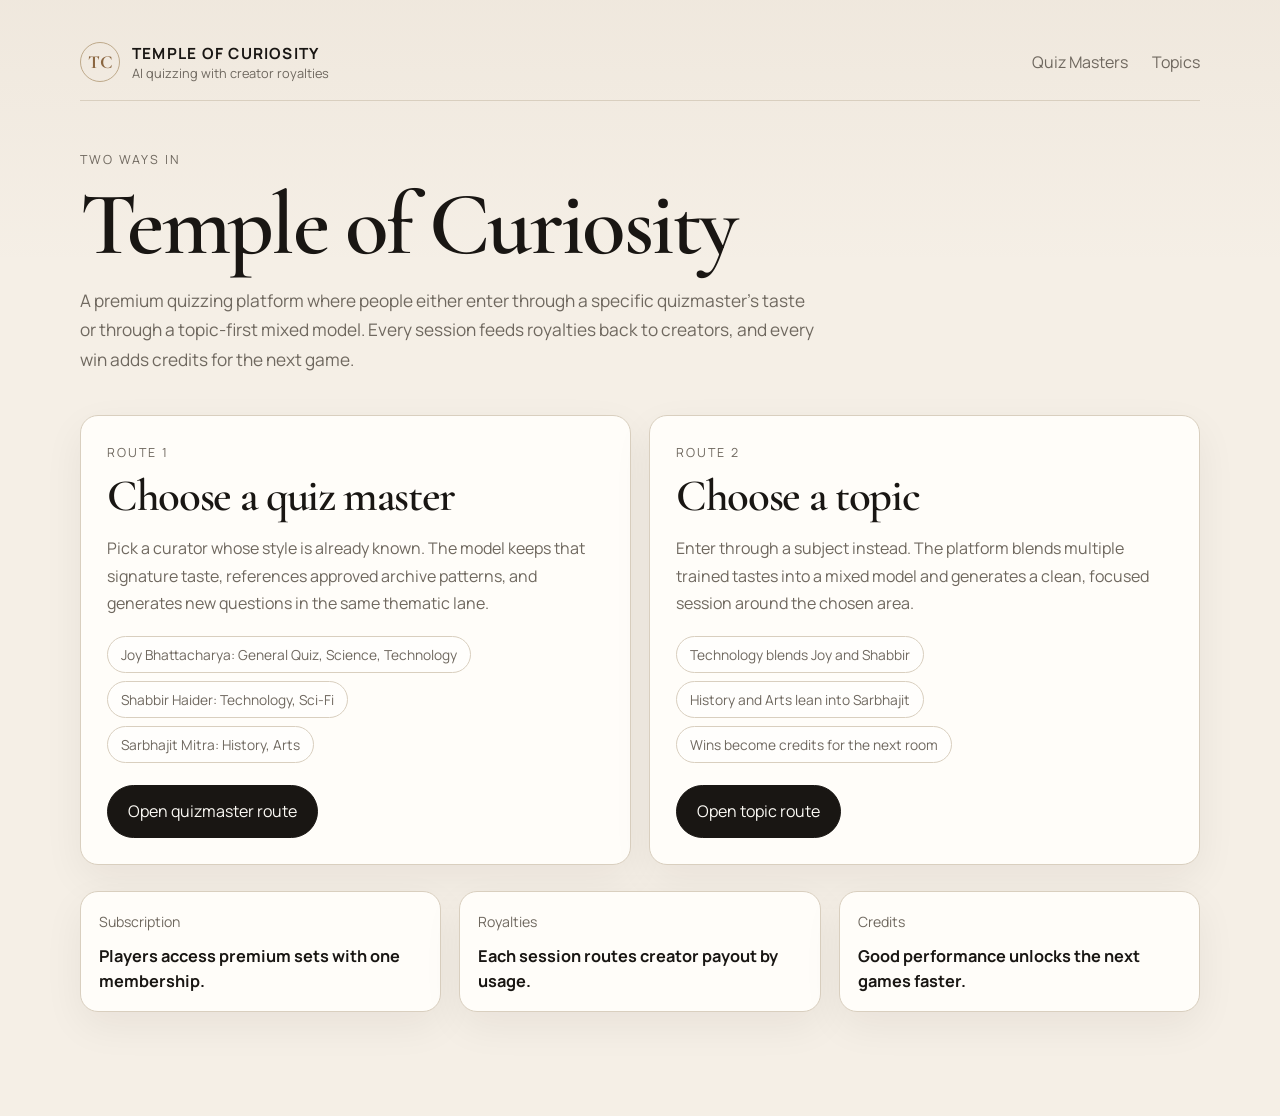
==== index.html @ 56596493 "Build two-route Temple of Curiosity MVP" ====
<!DOCTYPE html>
<html lang="en">
  <head>
    <meta charset="UTF-8" />
    <meta name="viewport" content="width=device-width, initial-scale=1.0" />
    <title>Temple of Curiosity</title>
    <meta
      name="description"
      content="Temple of Curiosity is a premium AI quizzing platform with two paths: quizmaster-trained sets and mixed-model topic sets."
    />
    <link rel="preconnect" href="https://fonts.googleapis.com" />
    <link rel="preconnect" href="https://fonts.gstatic.com" crossorigin />
    <link
      href="https://fonts.googleapis.com/css2?family=Cormorant+Garamond:wght@500;600;700&amp;family=Manrope:wght@400;500;600;700&amp;display=swap"
      rel="stylesheet"
    />
    <link rel="stylesheet" href="/styles.css" />
  </head>
  <body data-view="home">
    <div class="site-frame">
      <header class="site-header">
        <a class="brand" href="/">
          <span class="brand-mark">TC</span>
          <span class="brand-text">
            <strong>Temple of Curiosity</strong>
            <small>AI quizzing with creator royalties</small>
          </span>
        </a>

        <nav class="site-nav">
          <a href="/quizmasters/">Quiz Masters</a>
          <a href="/topics/">Topics</a>
        </nav>
      </header>

      <main>
        <section class="page-hero">
          <p class="eyebrow">Two ways in</p>
          <h1>Temple of Curiosity</h1>
          <p class="hero-copy">
            A premium quizzing platform where people either enter through a
            specific quizmaster's taste or through a topic-first mixed model.
            Every session feeds royalties back to creators, and every win adds
            credits for the next game.
          </p>
        </section>

        <section class="route-grid">
          <article class="route-card">
            <p class="card-label">Route 1</p>
            <h2>Choose a quiz master</h2>
            <p>
              Pick a curator whose style is already known. The model keeps that
              signature taste, references approved archive patterns, and
              generates new questions in the same thematic lane.
            </p>
            <div class="mini-list">
              <span>Joy Bhattacharya: General Quiz, Science, Technology</span>
              <span>Shabbir Haider: Technology, Sci-Fi</span>
              <span>Sarbhajit Mitra: History, Arts</span>
            </div>
            <a class="button button-primary" href="/quizmasters/"
              >Open quizmaster route</a
            >
          </article>

          <article class="route-card">
            <p class="card-label">Route 2</p>
            <h2>Choose a topic</h2>
            <p>
              Enter through a subject instead. The platform blends multiple
              trained tastes into a mixed model and generates a clean, focused
              session around the chosen area.
            </p>
            <div class="mini-list">
              <span>Technology blends Joy and Shabbir</span>
              <span>History and Arts lean into Sarbhajit</span>
              <span>Wins become credits for the next room</span>
            </div>
            <a class="button button-primary" href="/topics/"
              >Open topic route</a
            >
          </article>
        </section>

        <section class="economy-band">
          <article class="economy-card">
            <span>Subscription</span>
            <strong>Players access premium sets with one membership.</strong>
          </article>
          <article class="economy-card">
            <span>Royalties</span>
            <strong>Each session routes creator payout by usage.</strong>
          </article>
          <article class="economy-card">
            <span>Credits</span>
            <strong>Good performance unlocks the next games faster.</strong>
          </article>
        </section>
      </main>
    </div>
  </body>
</html>
---- styles.css ----
:root {
  --bg: #f5efe6;
  --bg-soft: #fcfaf5;
  --panel: #fffdf9;
  --line: #d9cfbf;
  --line-strong: #bea98a;
  --text: #191613;
  --muted: #6f685f;
  --accent: #8a6640;
  --accent-soft: #efe5d6;
  --shadow: 0 14px 40px rgba(30, 22, 12, 0.06);
  --radius-lg: 24px;
  --radius-md: 18px;
  --radius-sm: 12px;
  --max-width: 1120px;
}

* {
  box-sizing: border-box;
}

html {
  scroll-behavior: smooth;
}

body {
  margin: 0;
  min-height: 100vh;
  background:
    linear-gradient(180deg, rgba(138, 102, 64, 0.05), transparent 24%),
    var(--bg);
  color: var(--text);
  font-family: "Manrope", sans-serif;
}

a {
  color: inherit;
  text-decoration: none;
}

button,
input,
select {
  font: inherit;
}

.site-frame {
  padding: 24px;
}

.site-header,
main {
  width: min(100%, var(--max-width));
  margin: 0 auto;
}

.site-header {
  display: flex;
  align-items: center;
  justify-content: space-between;
  gap: 20px;
  padding: 18px 0;
  border-bottom: 1px solid var(--line);
}

.brand {
  display: flex;
  align-items: center;
  gap: 12px;
}

.brand-mark {
  width: 40px;
  height: 40px;
  display: grid;
  place-items: center;
  border-radius: 50%;
  border: 1px solid var(--line-strong);
  color: var(--accent);
  font-family: "Cormorant Garamond", serif;
  font-size: 1.15rem;
  font-weight: 700;
}

.brand-text {
  display: grid;
}

.brand-text strong {
  font-size: 0.96rem;
  letter-spacing: 0.08em;
  text-transform: uppercase;
}

.brand-text small {
  color: var(--muted);
  font-size: 0.8rem;
}

.site-nav {
  display: flex;
  gap: 24px;
  color: var(--muted);
}

.site-nav a:hover,
.site-nav a:focus-visible {
  color: var(--text);
}

main {
  padding: 48px 0 80px;
}

.page-hero {
  padding-bottom: 40px;
}

.eyebrow,
.card-label,
.preview-kicker,
.panel-label {
  margin: 0 0 12px;
  color: var(--accent);
  font-size: 0.78rem;
  letter-spacing: 0.16em;
  text-transform: uppercase;
}

.page-hero h1,
.route-card h2,
.section-heading h2,
.preview-head h2 {
  margin: 0;
  font-family: "Cormorant Garamond", serif;
  font-weight: 600;
  letter-spacing: -0.03em;
}

.page-hero h1 {
  font-size: clamp(3.4rem, 7vw, 5.8rem);
  line-height: 0.95;
}

.hero-copy,
.page-hero p,
.route-card p,
.economy-card span,
.preview-head p,
.question-copy p,
.control-note,
.helper-text,
.summary-card span,
.split-line {
  color: var(--muted);
  line-height: 1.72;
}

.hero-copy {
  max-width: 740px;
  margin: 18px 0 0;
  font-size: 1.08rem;
}

.route-grid,
.economy-band,
.summary-grid {
  display: grid;
  gap: 18px;
}

.route-grid {
  grid-template-columns: repeat(2, minmax(0, 1fr));
  padding-bottom: 26px;
}

.route-card,
.economy-card,
.control-panel,
.preview-panel,
.summary-card,
.question-card,
.split-card {
  background: var(--panel);
  border: 1px solid var(--line);
  border-radius: var(--radius-md);
  box-shadow: var(--shadow);
}

.route-card {
  padding: 26px;
}

.route-card h2 {
  font-size: clamp(2rem, 4vw, 2.8rem);
  line-height: 0.98;
  margin-bottom: 12px;
}

.mini-list {
  display: grid;
  gap: 8px;
  margin: 18px 0 22px;
}

.mini-list span,
.summary-tags span,
.question-tag,
.pill {
  display: inline-flex;
  align-items: center;
  width: fit-content;
  padding: 0.5rem 0.8rem;
  border-radius: 999px;
  border: 1px solid var(--line);
  background: rgba(255, 255, 255, 0.55);
  color: var(--muted);
  font-size: 0.86rem;
}

.button {
  display: inline-flex;
  align-items: center;
  justify-content: center;
  padding: 0.92rem 1.24rem;
  border-radius: 999px;
  border: 1px solid var(--line-strong);
  background: transparent;
  color: var(--text);
  transition:
    background 160ms ease,
    border-color 160ms ease,
    color 160ms ease;
  cursor: pointer;
}

.button-primary {
  background: var(--text);
  border-color: var(--text);
  color: var(--bg-soft);
}

.button-primary:hover,
.button-primary:focus-visible {
  background: #2a2520;
}

.button-secondary:hover,
.button-secondary:focus-visible {
  background: var(--accent-soft);
}

.economy-band {
  grid-template-columns: repeat(3, minmax(0, 1fr));
}

.economy-card {
  padding: 18px;
}

.economy-card span {
  display: block;
  font-size: 0.88rem;
}

.economy-card strong {
  display: block;
  margin-top: 10px;
  font-size: 1.02rem;
  line-height: 1.5;
}

.route-layout {
  display: grid;
  grid-template-columns: 320px minmax(0, 1fr);
  gap: 20px;
}

.control-panel,
.preview-panel {
  padding: 24px;
}

.control-panel {
  display: grid;
  align-content: start;
  gap: 14px;
}

.control-panel label {
  display: grid;
  gap: 8px;
  font-size: 0.92rem;
}

.control-panel input,
.control-panel select {
  width: 100%;
  padding: 0.9rem 1rem;
  border-radius: var(--radius-sm);
  border: 1px solid var(--line);
  background: var(--bg-soft);
  color: var(--text);
}

.control-panel input[type="range"] {
  padding: 0;
  accent-color: var(--text);
}

.action-row {
  display: flex;
  flex-wrap: wrap;
  gap: 10px;
}

.preview-head h2 {
  font-size: clamp(2.1rem, 4vw, 3.4rem);
  line-height: 0.98;
}

.preview-head p {
  margin: 12px 0 0;
  max-width: 760px;
}

.summary-grid {
  grid-template-columns: repeat(4, minmax(0, 1fr));
  margin: 24px 0;
}

.summary-card {
  padding: 16px;
}

.summary-card strong {
  display: block;
  margin-top: 10px;
  font-size: 1.04rem;
  line-height: 1.45;
}

.summary-tags {
  display: flex;
  flex-wrap: wrap;
  gap: 10px;
  margin-bottom: 24px;
}

.question-list {
  display: grid;
  gap: 12px;
}

.question-card {
  display: grid;
  grid-template-columns: 110px minmax(0, 1fr) auto;
  gap: 18px;
  padding: 18px;
  align-items: start;
}

.question-stack {
  display: grid;
  gap: 8px;
}

.question-tag {
  color: var(--accent);
}

.question-copy h3 {
  margin: 0 0 8px;
  font-size: 1.06rem;
}

.question-copy p {
  margin: 0;
}

.question-meta {
  display: grid;
  gap: 8px;
  justify-items: end;
  text-align: right;
}

.question-meta strong {
  font-size: 1rem;
}

.split-grid {
  display: grid;
  gap: 12px;
}

.split-card {
  padding: 14px 16px;
}

.split-card strong {
  display: block;
  margin-bottom: 6px;
}

.footer-note {
  margin-top: 18px;
  color: var(--muted);
  font-size: 0.9rem;
}

@media (max-width: 980px) {
  .route-grid,
  .economy-band,
  .route-layout,
  .summary-grid {
    grid-template-columns: 1fr;
  }

  .question-card {
    grid-template-columns: 1fr;
  }

  .question-meta {
    justify-items: start;
    text-align: left;
  }
}

@media (max-width: 720px) {
  .site-frame {
    padding: 16px;
  }

  .site-header {
    display: grid;
    grid-template-columns: 1fr;
  }

  .site-nav {
    overflow-x: auto;
    gap: 16px;
  }

  main {
    padding-top: 36px;
  }
}
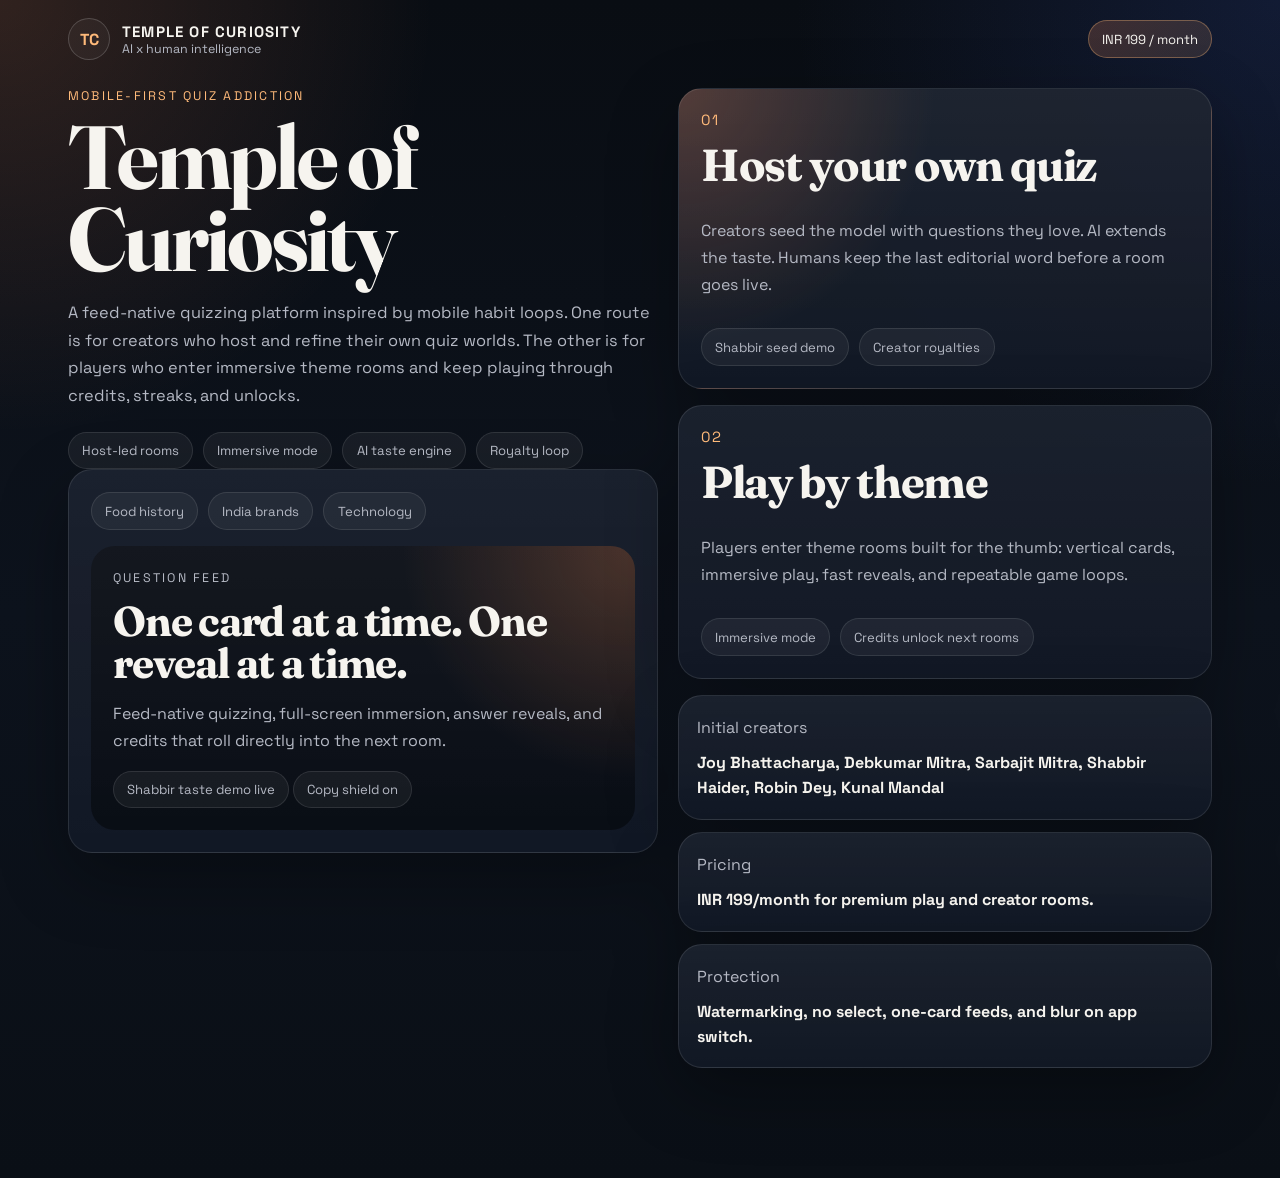
==== commit 381310a8: "Redesign Temple of Curiosity for mobile-first play" ====
--- a/index.html
+++ b/index.html
@@ -6,96 +6,121 @@
     <title>Temple of Curiosity</title>
     <meta
       name="description"
-      content="Temple of Curiosity is a premium AI quizzing platform with two paths: quizmaster-trained sets and mixed-model topic sets."
+      content="Temple of Curiosity is a mobile-first AI quizzing platform with creator-hosted quizzes and immersive theme-led play."
     />
     <link rel="preconnect" href="https://fonts.googleapis.com" />
     <link rel="preconnect" href="https://fonts.gstatic.com" crossorigin />
     <link
-      href="https://fonts.googleapis.com/css2?family=Cormorant+Garamond:wght@500;600;700&amp;family=Manrope:wght@400;500;600;700&amp;display=swap"
+      href="https://fonts.googleapis.com/css2?family=Fraunces:opsz,wght@9..144,600;9..144,700&amp;family=Space+Grotesk:wght@400;500;700&amp;display=swap"
       rel="stylesheet"
     />
     <link rel="stylesheet" href="/styles.css" />
   </head>
   <body data-view="home">
-    <div class="site-frame">
-      <header class="site-header">
+    <div class="app-backdrop"></div>
+    <div class="site-shell">
+      <header class="app-header">
         <a class="brand" href="/">
           <span class="brand-mark">TC</span>
-          <span class="brand-text">
+          <span class="brand-copy">
             <strong>Temple of Curiosity</strong>
-            <small>AI quizzing with creator royalties</small>
+            <small>AI x human intelligence</small>
           </span>
         </a>
 
-        <nav class="site-nav">
-          <a href="/quizmasters/">Quiz Masters</a>
-          <a href="/topics/">Topics</a>
-        </nav>
+        <div class="header-actions">
+          <span class="price-chip">INR 199 / month</span>
+        </div>
       </header>
 
-      <main>
-        <section class="page-hero">
-          <p class="eyebrow">Two ways in</p>
+      <main class="home-layout">
+        <section class="hero-column">
+          <p class="eyebrow">Mobile-first quiz addiction</p>
           <h1>Temple of Curiosity</h1>
           <p class="hero-copy">
-            A premium quizzing platform where people either enter through a
-            specific quizmaster's taste or through a topic-first mixed model.
-            Every session feeds royalties back to creators, and every win adds
-            credits for the next game.
+            A feed-native quizzing platform inspired by mobile habit loops. One
+            route is for creators who host and refine their own quiz worlds.
+            The other is for players who enter immersive theme rooms and keep
+            playing through credits, streaks, and unlocks.
           </p>
+
+          <div class="pill-row">
+            <span class="pill">Host-led rooms</span>
+            <span class="pill">Immersive mode</span>
+            <span class="pill">AI taste engine</span>
+            <span class="pill">Royalty loop</span>
+          </div>
+
+          <div class="phone-preview">
+            <div class="story-row">
+              <span>Food history</span>
+              <span>India brands</span>
+              <span>Technology</span>
+            </div>
+
+            <article class="feed-card">
+              <p class="feed-label">Question feed</p>
+              <h2>One card at a time. One reveal at a time.</h2>
+              <p>
+                Feed-native quizzing, full-screen immersion, answer reveals,
+                and credits that roll directly into the next room.
+              </p>
+              <div class="feed-meta">
+                <span>Shabbir taste demo live</span>
+                <span>Copy shield on</span>
+              </div>
+            </article>
+          </div>
         </section>
 
-        <section class="route-grid">
-          <article class="route-card">
-            <p class="card-label">Route 1</p>
-            <h2>Choose a quiz master</h2>
+        <section class="route-column">
+          <a class="route-card route-card-primary" href="/host/">
+            <span class="route-number">01</span>
+            <h2>Host your own quiz</h2>
             <p>
-              Pick a curator whose style is already known. The model keeps that
-              signature taste, references approved archive patterns, and
-              generates new questions in the same thematic lane.
+              Creators seed the model with questions they love. AI extends the
+              taste. Humans keep the last editorial word before a room goes
+              live.
             </p>
-            <div class="mini-list">
-              <span>Joy Bhattacharya: General Quiz, Science, Technology</span>
-              <span>Shabbir Haider: Technology, Sci-Fi</span>
-              <span>Sarbhajit Mitra: History, Arts</span>
+            <div class="route-meta">
+              <span>Shabbir seed demo</span>
+              <span>Creator royalties</span>
             </div>
-            <a class="button button-primary" href="/quizmasters/"
-              >Open quizmaster route</a
-            >
-          </article>
+          </a>
 
-          <article class="route-card">
-            <p class="card-label">Route 2</p>
-            <h2>Choose a topic</h2>
+          <a class="route-card" href="/themes/">
+            <span class="route-number">02</span>
+            <h2>Play by theme</h2>
             <p>
-              Enter through a subject instead. The platform blends multiple
-              trained tastes into a mixed model and generates a clean, focused
-              session around the chosen area.
+              Players enter theme rooms built for the thumb: vertical cards,
+              immersive play, fast reveals, and repeatable game loops.
             </p>
-            <div class="mini-list">
-              <span>Technology blends Joy and Shabbir</span>
-              <span>History and Arts lean into Sarbhajit</span>
-              <span>Wins become credits for the next room</span>
+            <div class="route-meta">
+              <span>Immersive mode</span>
+              <span>Credits unlock next rooms</span>
             </div>
-            <a class="button button-primary" href="/topics/"
-              >Open topic route</a
-            >
-          </article>
-        </section>
+          </a>
 
-        <section class="economy-band">
-          <article class="economy-card">
-            <span>Subscription</span>
-            <strong>Players access premium sets with one membership.</strong>
-          </article>
-          <article class="economy-card">
-            <span>Royalties</span>
-            <strong>Each session routes creator payout by usage.</strong>
-          </article>
-          <article class="economy-card">
-            <span>Credits</span>
-            <strong>Good performance unlocks the next games faster.</strong>
-          </article>
+          <section class="commerce-stack">
+            <article class="commerce-card">
+              <span>Initial creators</span>
+              <strong
+                >Joy Bhattacharya, Debkumar Mitra, Sarbajit Mitra, Shabbir
+                Haider, Robin Dey, Kunal Mandal</strong
+              >
+            </article>
+            <article class="commerce-card">
+              <span>Pricing</span>
+              <strong>INR 199/month for premium play and creator rooms.</strong>
+            </article>
+            <article class="commerce-card">
+              <span>Protection</span>
+              <strong
+                >Watermarking, no select, one-card feeds, and blur on app
+                switch.</strong
+              >
+            </article>
+          </section>
         </section>
       </main>
     </div>
--- a/styles.css
+++ b/styles.css
@@ -1,36 +1,60 @@
 :root {
-  --bg: #f5efe6;
-  --bg-soft: #fcfaf5;
-  --panel: #fffdf9;
-  --line: #d9cfbf;
-  --line-strong: #bea98a;
-  --text: #191613;
-  --muted: #6f685f;
-  --accent: #8a6640;
-  --accent-soft: #efe5d6;
-  --shadow: 0 14px 40px rgba(30, 22, 12, 0.06);
+  --bg: #0c1118;
+  --bg-soft: #111722;
+  --bg-panel: rgba(17, 23, 34, 0.88);
+  --card: rgba(19, 26, 39, 0.92);
+  --card-soft: rgba(255, 255, 255, 0.06);
+  --line: rgba(255, 255, 255, 0.1);
+  --line-strong: rgba(255, 255, 255, 0.18);
+  --text: #f6f4ef;
+  --muted: #b5b9c4;
+  --accent: #ff8f5a;
+  --accent-strong: #ffba7a;
+  --accent-soft: rgba(255, 143, 90, 0.18);
+  --success: #8ff5c4;
+  --radius-xl: 32px;
   --radius-lg: 24px;
   --radius-md: 18px;
   --radius-sm: 12px;
-  --max-width: 1120px;
+  --shadow: 0 24px 70px rgba(0, 0, 0, 0.32);
+  --max-width: 1180px;
 }
 
 * {
   box-sizing: border-box;
 }
 
-html {
-  scroll-behavior: smooth;
+html,
+body {
+  min-height: 100%;
 }
 
 body {
   margin: 0;
-  min-height: 100vh;
+  color: var(--text);
+  font-family: "Space Grotesk", sans-serif;
   background:
-    linear-gradient(180deg, rgba(138, 102, 64, 0.05), transparent 24%),
-    var(--bg);
+    radial-gradient(circle at top left, rgba(255, 143, 90, 0.16), transparent 25%),
+    radial-gradient(circle at top right, rgba(59, 91, 201, 0.18), transparent 28%),
+    linear-gradient(180deg, #090d13 0%, #0d131d 52%, #0a0f16 100%);
+}
+
+body.is-immersive {
+  overflow: hidden;
+}
+
+body.privacy-mask::before {
+  content: "Question hidden while the app is out of focus";
+  position: fixed;
+  inset: 0;
+  display: grid;
+  place-items: center;
+  background: rgba(5, 8, 12, 0.96);
   color: var(--text);
-  font-family: "Manrope", sans-serif;
+  font-size: 1rem;
+  z-index: 40;
+  letter-spacing: 0.06em;
+  text-transform: uppercase;
 }
 
 a {
@@ -44,23 +68,32 @@
   font: inherit;
 }
 
-.site-frame {
-  padding: 24px;
-}
-
-.site-header,
-main {
+.app-backdrop {
+  position: fixed;
+  inset: 0;
+  pointer-events: none;
+  background:
+    linear-gradient(rgba(255, 255, 255, 0.02) 1px, transparent 1px),
+    linear-gradient(90deg, rgba(255, 255, 255, 0.02) 1px, transparent 1px);
+  background-size: 72px 72px;
+  mask-image: radial-gradient(circle at center, black 38%, transparent 90%);
+  opacity: 0.32;
+}
+
+.site-shell {
+  position: relative;
+  z-index: 1;
   width: min(100%, var(--max-width));
   margin: 0 auto;
-}
-
-.site-header {
+  padding: 18px 18px 110px;
+}
+
+.app-header {
   display: flex;
   align-items: center;
   justify-content: space-between;
-  gap: 20px;
-  padding: 18px 0;
-  border-bottom: 1px solid var(--line);
+  gap: 16px;
+  margin-bottom: 28px;
 }
 
 .brand {
@@ -70,379 +103,602 @@
 }
 
 .brand-mark {
-  width: 40px;
-  height: 40px;
+  width: 42px;
+  height: 42px;
   display: grid;
   place-items: center;
   border-radius: 50%;
   border: 1px solid var(--line-strong);
-  color: var(--accent);
-  font-family: "Cormorant Garamond", serif;
-  font-size: 1.15rem;
+  background: rgba(255, 255, 255, 0.04);
+  color: var(--accent-strong);
   font-weight: 700;
 }
 
-.brand-text {
-  display: grid;
-}
-
-.brand-text strong {
-  font-size: 0.96rem;
+.brand-copy {
+  display: grid;
+  min-width: 0;
+}
+
+.brand-copy strong {
+  font-size: 0.94rem;
   letter-spacing: 0.08em;
   text-transform: uppercase;
 }
 
-.brand-text small {
+.brand-copy small {
   color: var(--muted);
-  font-size: 0.8rem;
-}
-
-.site-nav {
+  font-size: 0.78rem;
+}
+
+.header-actions,
+.top-links {
   display: flex;
-  gap: 24px;
-  color: var(--muted);
-}
-
-.site-nav a:hover,
-.site-nav a:focus-visible {
-  color: var(--text);
-}
-
-main {
-  padding: 48px 0 80px;
-}
-
-.page-hero {
-  padding-bottom: 40px;
-}
-
-.eyebrow,
-.card-label,
-.preview-kicker,
-.panel-label {
-  margin: 0 0 12px;
-  color: var(--accent);
-  font-size: 0.78rem;
-  letter-spacing: 0.16em;
-  text-transform: uppercase;
-}
-
-.page-hero h1,
-.route-card h2,
-.section-heading h2,
-.preview-head h2 {
-  margin: 0;
-  font-family: "Cormorant Garamond", serif;
-  font-weight: 600;
-  letter-spacing: -0.03em;
-}
-
-.page-hero h1 {
-  font-size: clamp(3.4rem, 7vw, 5.8rem);
-  line-height: 0.95;
-}
-
-.hero-copy,
-.page-hero p,
-.route-card p,
-.economy-card span,
-.preview-head p,
-.question-copy p,
-.control-note,
-.helper-text,
-.summary-card span,
-.split-line {
-  color: var(--muted);
-  line-height: 1.72;
-}
-
-.hero-copy {
-  max-width: 740px;
-  margin: 18px 0 0;
-  font-size: 1.08rem;
-}
-
-.route-grid,
-.economy-band,
-.summary-grid {
-  display: grid;
-  gap: 18px;
-}
-
-.route-grid {
-  grid-template-columns: repeat(2, minmax(0, 1fr));
-  padding-bottom: 26px;
-}
-
-.route-card,
-.economy-card,
-.control-panel,
-.preview-panel,
-.summary-card,
-.question-card,
-.split-card {
-  background: var(--panel);
-  border: 1px solid var(--line);
-  border-radius: var(--radius-md);
-  box-shadow: var(--shadow);
-}
-
-.route-card {
-  padding: 26px;
-}
-
-.route-card h2 {
-  font-size: clamp(2rem, 4vw, 2.8rem);
-  line-height: 0.98;
-  margin-bottom: 12px;
-}
-
-.mini-list {
-  display: grid;
-  gap: 8px;
-  margin: 18px 0 22px;
-}
-
-.mini-list span,
-.summary-tags span,
-.question-tag,
-.pill {
+  align-items: center;
+  gap: 10px;
+}
+
+.nav-link,
+.price-chip,
+.pill,
+.story-row span,
+.route-meta span,
+.theme-chip,
+.seed-tag,
+.question-label,
+.shield-tag,
+.feed-meta span,
+.summary-note span,
+.status-chip {
   display: inline-flex;
   align-items: center;
+  justify-content: center;
+  gap: 6px;
   width: fit-content;
-  padding: 0.5rem 0.8rem;
+  padding: 0.58rem 0.82rem;
   border-radius: 999px;
   border: 1px solid var(--line);
-  background: rgba(255, 255, 255, 0.55);
+  background: rgba(255, 255, 255, 0.05);
   color: var(--muted);
-  font-size: 0.86rem;
+  font-size: 0.82rem;
+}
+
+.price-chip {
+  color: var(--text);
+  background: linear-gradient(135deg, rgba(255, 143, 90, 0.2), rgba(255, 186, 122, 0.12));
+  border-color: rgba(255, 186, 122, 0.35);
+}
+
+.home-layout,
+.route-layout,
+.route-page-shell {
+  display: grid;
+  gap: 20px;
+}
+
+.home-layout {
+  grid-template-columns: minmax(0, 1.05fr) minmax(330px, 0.95fr);
+}
+
+.hero-column,
+.route-column,
+.route-intro,
+.control-panel,
+.feed-column,
+.immersive-column {
+  min-width: 0;
+}
+
+.eyebrow,
+.route-kicker,
+.panel-title,
+.feed-label {
+  margin: 0 0 12px;
+  color: var(--accent-strong);
+  font-size: 0.78rem;
+  letter-spacing: 0.18em;
+  text-transform: uppercase;
+}
+
+h1,
+h2,
+.stage-question h3 {
+  margin: 0;
+  font-family: "Fraunces", serif;
+  font-weight: 700;
+  letter-spacing: -0.03em;
+}
+
+h1 {
+  font-size: clamp(3rem, 8vw, 5.6rem);
+  line-height: 0.92;
+}
+
+.hero-copy,
+.route-card p,
+.feed-card p,
+.commerce-card span,
+.route-intro p,
+.seed-copy p,
+.draft-copy p,
+.summary-card span,
+.helper-text,
+.stage-copy p,
+.answer-panel p {
+  color: var(--muted);
+  line-height: 1.7;
+}
+
+.hero-copy {
+  max-width: 38rem;
+  margin: 18px 0 22px;
+  font-size: 1.02rem;
+}
+
+.pill-row,
+.story-row,
+.route-meta,
+.summary-note {
+  display: flex;
+  flex-wrap: wrap;
+  gap: 10px;
+}
+
+.phone-preview,
+.route-card,
+.commerce-card,
+.route-intro,
+.control-panel,
+.summary-card,
+.seed-card,
+.draft-card,
+.immersive-stage,
+.answer-panel,
+.bottom-tabs,
+.app-rail {
+  border-radius: var(--radius-lg);
+  border: 1px solid var(--line);
+  background:
+    linear-gradient(180deg, rgba(255, 255, 255, 0.04), transparent 100%),
+    var(--card);
+  box-shadow: var(--shadow);
+}
+
+.phone-preview,
+.route-intro,
+.control-panel,
+.feed-column,
+.immersive-column {
+  padding: 22px;
+}
+
+.story-row {
+  margin-bottom: 16px;
+}
+
+.feed-card {
+  padding: 22px;
+  border-radius: var(--radius-lg);
+  background:
+    radial-gradient(circle at top right, rgba(255, 143, 90, 0.24), transparent 38%),
+    linear-gradient(180deg, rgba(255, 255, 255, 0.04), transparent 100%),
+    rgba(10, 14, 22, 0.95);
+  min-height: 260px;
+  display: grid;
+  align-content: space-between;
+}
+
+.feed-card h2 {
+  font-size: clamp(1.8rem, 5vw, 2.6rem);
+  line-height: 1;
+}
+
+.route-column {
+  display: grid;
+  gap: 16px;
+  align-content: start;
+}
+
+.route-card {
+  display: grid;
+  gap: 14px;
+  padding: 22px;
+  transition: transform 180ms ease, border-color 180ms ease;
+}
+
+.route-card:hover,
+.route-card:focus-visible {
+  transform: translateY(-2px);
+  border-color: rgba(255, 186, 122, 0.34);
+}
+
+.route-card-primary {
+  background:
+    radial-gradient(circle at top left, rgba(255, 143, 90, 0.24), transparent 42%),
+    linear-gradient(180deg, rgba(255, 255, 255, 0.05), transparent 100%),
+    var(--card);
+}
+
+.route-number {
+  color: var(--accent-strong);
+  font-size: 0.92rem;
+  letter-spacing: 0.16em;
+}
+
+.route-card h2 {
+  font-size: clamp(2rem, 6vw, 2.8rem);
+  line-height: 0.98;
+}
+
+.commerce-stack,
+.summary-grid,
+.seed-list,
+.draft-feed,
+.metric-grid {
+  display: grid;
+  gap: 12px;
+}
+
+.commerce-card {
+  padding: 18px;
+}
+
+.commerce-card strong {
+  display: block;
+  margin-top: 10px;
+  font-size: 1rem;
+  line-height: 1.55;
+}
+
+.route-page-shell {
+  gap: 18px;
+}
+
+.route-layout {
+  grid-template-columns: 330px minmax(0, 1fr);
+}
+
+.route-intro h1 {
+  font-size: clamp(2.4rem, 9vw, 4.2rem);
+}
+
+.route-intro p {
+  max-width: 48rem;
+  margin: 16px 0 0;
+}
+
+.control-panel {
+  align-self: start;
+  position: sticky;
+  top: 18px;
+  display: grid;
+  gap: 16px;
+}
+
+.control-panel label {
+  display: grid;
+  gap: 8px;
+  font-size: 0.9rem;
+}
+
+.control-panel select,
+.control-panel input {
+  width: 100%;
+  padding: 0.92rem 1rem;
+  color: var(--text);
+  border-radius: var(--radius-sm);
+  border: 1px solid var(--line);
+  background: rgba(255, 255, 255, 0.04);
+}
+
+.control-panel input[type="range"] {
+  padding: 0;
+  accent-color: var(--accent);
+}
+
+.control-note,
+.helper-text {
+  margin: 0;
+  font-size: 0.88rem;
+}
+
+.button-row,
+.button-stack {
+  display: flex;
+  flex-wrap: wrap;
+  gap: 10px;
 }
 
 .button {
   display: inline-flex;
   align-items: center;
   justify-content: center;
-  padding: 0.92rem 1.24rem;
+  gap: 8px;
+  padding: 0.92rem 1.14rem;
   border-radius: 999px;
   border: 1px solid var(--line-strong);
   background: transparent;
   color: var(--text);
+  cursor: pointer;
   transition:
-    background 160ms ease,
-    border-color 160ms ease,
-    color 160ms ease;
-  cursor: pointer;
+    transform 180ms ease,
+    border-color 180ms ease,
+    background 180ms ease;
+}
+
+.button:hover,
+.button:focus-visible {
+  transform: translateY(-1px);
 }
 
 .button-primary {
-  background: var(--text);
-  border-color: var(--text);
-  color: var(--bg-soft);
-}
-
-.button-primary:hover,
-.button-primary:focus-visible {
-  background: #2a2520;
-}
-
-.button-secondary:hover,
-.button-secondary:focus-visible {
-  background: var(--accent-soft);
-}
-
-.economy-band {
+  background: linear-gradient(135deg, var(--accent), var(--accent-strong));
+  border-color: transparent;
+  color: #1b120f;
+  font-weight: 700;
+}
+
+.button-secondary {
+  background: rgba(255, 255, 255, 0.05);
+}
+
+.summary-grid {
   grid-template-columns: repeat(3, minmax(0, 1fr));
-}
-
-.economy-card {
-  padding: 18px;
-}
-
-.economy-card span {
-  display: block;
-  font-size: 0.88rem;
-}
-
-.economy-card strong {
+  margin-bottom: 14px;
+}
+
+.summary-card {
+  padding: 16px;
+}
+
+.summary-card strong {
   display: block;
   margin-top: 10px;
-  font-size: 1.02rem;
-  line-height: 1.5;
-}
-
-.route-layout {
-  display: grid;
-  grid-template-columns: 320px minmax(0, 1fr);
-  gap: 20px;
-}
-
-.control-panel,
-.preview-panel {
-  padding: 24px;
-}
-
-.control-panel {
-  display: grid;
-  align-content: start;
-  gap: 14px;
-}
-
-.control-panel label {
+  font-size: 1rem;
+  line-height: 1.45;
+}
+
+.summary-card.accent-card {
+  background:
+    radial-gradient(circle at top right, rgba(255, 143, 90, 0.2), transparent 45%),
+    linear-gradient(180deg, rgba(255, 255, 255, 0.04), transparent 100%),
+    var(--card);
+}
+
+.seed-card,
+.draft-card {
+  padding: 16px;
+}
+
+.seed-head,
+.draft-head,
+.stage-head,
+.stage-meta,
+.answer-head {
+  display: flex;
+  align-items: center;
+  justify-content: space-between;
+  gap: 12px;
+}
+
+.seed-card h3,
+.draft-card h3,
+.stage-question h3 {
+  margin: 12px 0 10px;
+  font-size: 1.08rem;
+}
+
+.seed-copy,
+.draft-copy,
+.stage-copy {
+  display: grid;
+  gap: 10px;
+}
+
+.draft-card.protected,
+.immersive-stage.protected {
+  user-select: none;
+  -webkit-user-select: none;
+}
+
+.draft-card.protected::after,
+.immersive-stage.protected::after {
+  content: attr(data-watermark);
+  position: absolute;
+  inset: 50% auto auto 50%;
+  transform: translate(-50%, -50%) rotate(-18deg);
+  color: rgba(255, 255, 255, 0.06);
+  font-size: clamp(1rem, 4vw, 1.7rem);
+  letter-spacing: 0.18em;
+  text-transform: uppercase;
+  pointer-events: none;
+  white-space: nowrap;
+}
+
+.draft-card,
+.immersive-stage {
+  position: relative;
+  overflow: hidden;
+}
+
+.app-rail {
+  padding: 14px 16px;
   display: grid;
   gap: 8px;
-  font-size: 0.92rem;
-}
-
-.control-panel input,
-.control-panel select {
-  width: 100%;
-  padding: 0.9rem 1rem;
-  border-radius: var(--radius-sm);
-  border: 1px solid var(--line);
-  background: var(--bg-soft);
-  color: var(--text);
-}
-
-.control-panel input[type="range"] {
-  padding: 0;
-  accent-color: var(--text);
-}
-
-.action-row {
+}
+
+.metric-grid {
+  grid-template-columns: repeat(2, minmax(0, 1fr));
+}
+
+.metric-grid article {
+  padding: 14px;
+  border-radius: var(--radius-md);
+  background: rgba(255, 255, 255, 0.05);
+}
+
+.metric-grid span {
+  display: block;
+  color: var(--muted);
+  font-size: 0.8rem;
+}
+
+.metric-grid strong {
+  display: block;
+  margin-top: 8px;
+  font-size: 1rem;
+}
+
+.theme-chip-row {
   display: flex;
   flex-wrap: wrap;
   gap: 10px;
 }
 
-.preview-head h2 {
-  font-size: clamp(2.1rem, 4vw, 3.4rem);
-  line-height: 0.98;
-}
-
-.preview-head p {
-  margin: 12px 0 0;
-  max-width: 760px;
-}
-
-.summary-grid {
-  grid-template-columns: repeat(4, minmax(0, 1fr));
-  margin: 24px 0;
-}
-
-.summary-card {
+.theme-chip.is-active {
+  color: var(--text);
+  border-color: rgba(255, 186, 122, 0.42);
+  background: rgba(255, 143, 90, 0.16);
+}
+
+.immersive-stage {
+  min-height: 72vh;
+  padding: 22px;
+  display: grid;
+  grid-template-rows: auto 1fr auto;
+  gap: 16px;
+}
+
+.stage-head {
+  align-items: flex-start;
+}
+
+.stage-meta {
+  flex-wrap: wrap;
+}
+
+.stage-question {
+  display: grid;
+  align-content: center;
+  gap: 18px;
+}
+
+.stage-question h3 {
+  font-size: clamp(2rem, 6vw, 3.2rem);
+  line-height: 1.02;
+}
+
+.answer-panel {
   padding: 16px;
 }
 
-.summary-card strong {
+.answer-panel[hidden] {
+  display: none;
+}
+
+.answer-panel strong {
   display: block;
   margin-top: 10px;
-  font-size: 1.04rem;
-  line-height: 1.45;
-}
-
-.summary-tags {
-  display: flex;
-  flex-wrap: wrap;
-  gap: 10px;
-  margin-bottom: 24px;
-}
-
-.question-list {
-  display: grid;
-  gap: 12px;
-}
-
-.question-card {
-  display: grid;
-  grid-template-columns: 110px minmax(0, 1fr) auto;
-  gap: 18px;
-  padding: 18px;
-  align-items: start;
-}
-
-.question-stack {
-  display: grid;
+  font-size: 1rem;
+}
+
+.bottom-tabs {
+  position: fixed;
+  left: 50%;
+  bottom: 16px;
+  transform: translateX(-50%);
+  width: min(calc(100% - 24px), 520px);
+  padding: 10px;
+  display: grid;
+  grid-template-columns: repeat(3, minmax(0, 1fr));
   gap: 8px;
-}
-
-.question-tag {
-  color: var(--accent);
-}
-
-.question-copy h3 {
-  margin: 0 0 8px;
-  font-size: 1.06rem;
-}
-
-.question-copy p {
-  margin: 0;
-}
-
-.question-meta {
-  display: grid;
-  gap: 8px;
-  justify-items: end;
-  text-align: right;
-}
-
-.question-meta strong {
-  font-size: 1rem;
-}
-
-.split-grid {
-  display: grid;
-  gap: 12px;
-}
-
-.split-card {
-  padding: 14px 16px;
-}
-
-.split-card strong {
+  background: rgba(11, 16, 24, 0.92);
+  backdrop-filter: blur(18px);
+  z-index: 20;
+}
+
+.bottom-tabs a {
+  padding: 0.85rem 0.7rem;
+  border-radius: 999px;
+  text-align: center;
+  color: var(--muted);
+}
+
+.bottom-tabs a.is-active {
+  color: var(--text);
+  background: rgba(255, 255, 255, 0.08);
+}
+
+body.is-immersive .app-header,
+body.is-immersive .control-panel,
+body.is-immersive .route-intro,
+body.is-immersive .bottom-tabs {
+  display: none;
+}
+
+body.is-immersive .site-shell {
+  width: 100%;
+  max-width: none;
+  padding: 0;
+}
+
+body.is-immersive .route-layout,
+body.is-immersive .route-page-shell {
   display: block;
-  margin-bottom: 6px;
-}
-
-.footer-note {
-  margin-top: 18px;
-  color: var(--muted);
-  font-size: 0.9rem;
+}
+
+body.is-immersive .immersive-stage {
+  min-height: 100vh;
+  border-radius: 0;
+  border: none;
 }
 
 @media (max-width: 980px) {
-  .route-grid,
-  .economy-band,
+  .home-layout,
   .route-layout,
   .summary-grid {
     grid-template-columns: 1fr;
   }
 
-  .question-card {
+  .control-panel {
+    position: static;
+  }
+}
+
+@media (max-width: 640px) {
+  .site-shell {
+    padding: 14px 14px 98px;
+  }
+
+  .app-header {
+    align-items: flex-start;
+    flex-direction: column;
+  }
+
+  .header-actions,
+  .top-links {
+    width: 100%;
+    justify-content: space-between;
+  }
+
+  .phone-preview,
+  .route-intro,
+  .control-panel,
+  .feed-column,
+  .immersive-column,
+  .immersive-stage {
+    padding: 18px;
+  }
+
+  .metric-grid {
     grid-template-columns: 1fr;
   }
 
-  .question-meta {
-    justify-items: start;
-    text-align: left;
-  }
-}
-
-@media (max-width: 720px) {
-  .site-frame {
-    padding: 16px;
-  }
-
-  .site-header {
-    display: grid;
-    grid-template-columns: 1fr;
-  }
-
-  .site-nav {
-    overflow-x: auto;
-    gap: 16px;
-  }
-
-  main {
-    padding-top: 36px;
-  }
-}
+  .button-row,
+  .button-stack {
+    flex-direction: column;
+  }
+
+  .button {
+    width: 100%;
+  }
+}
